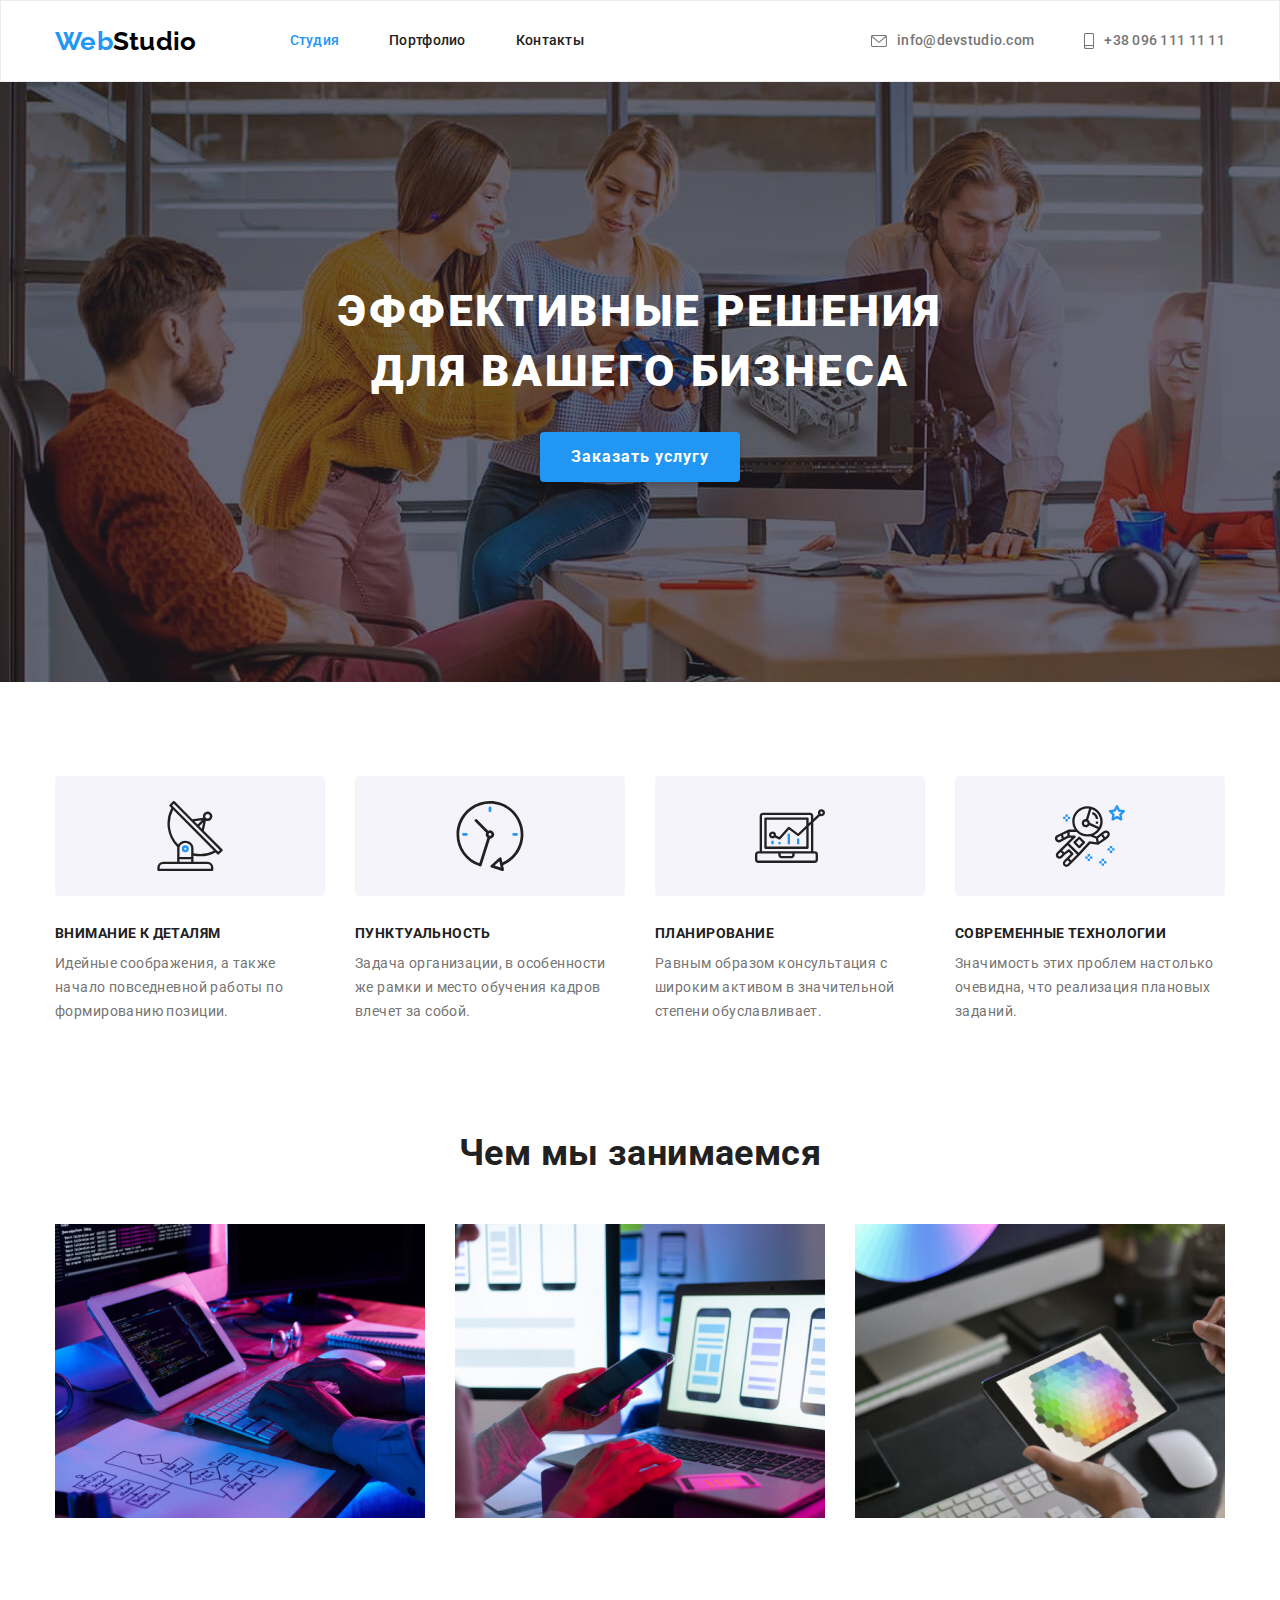
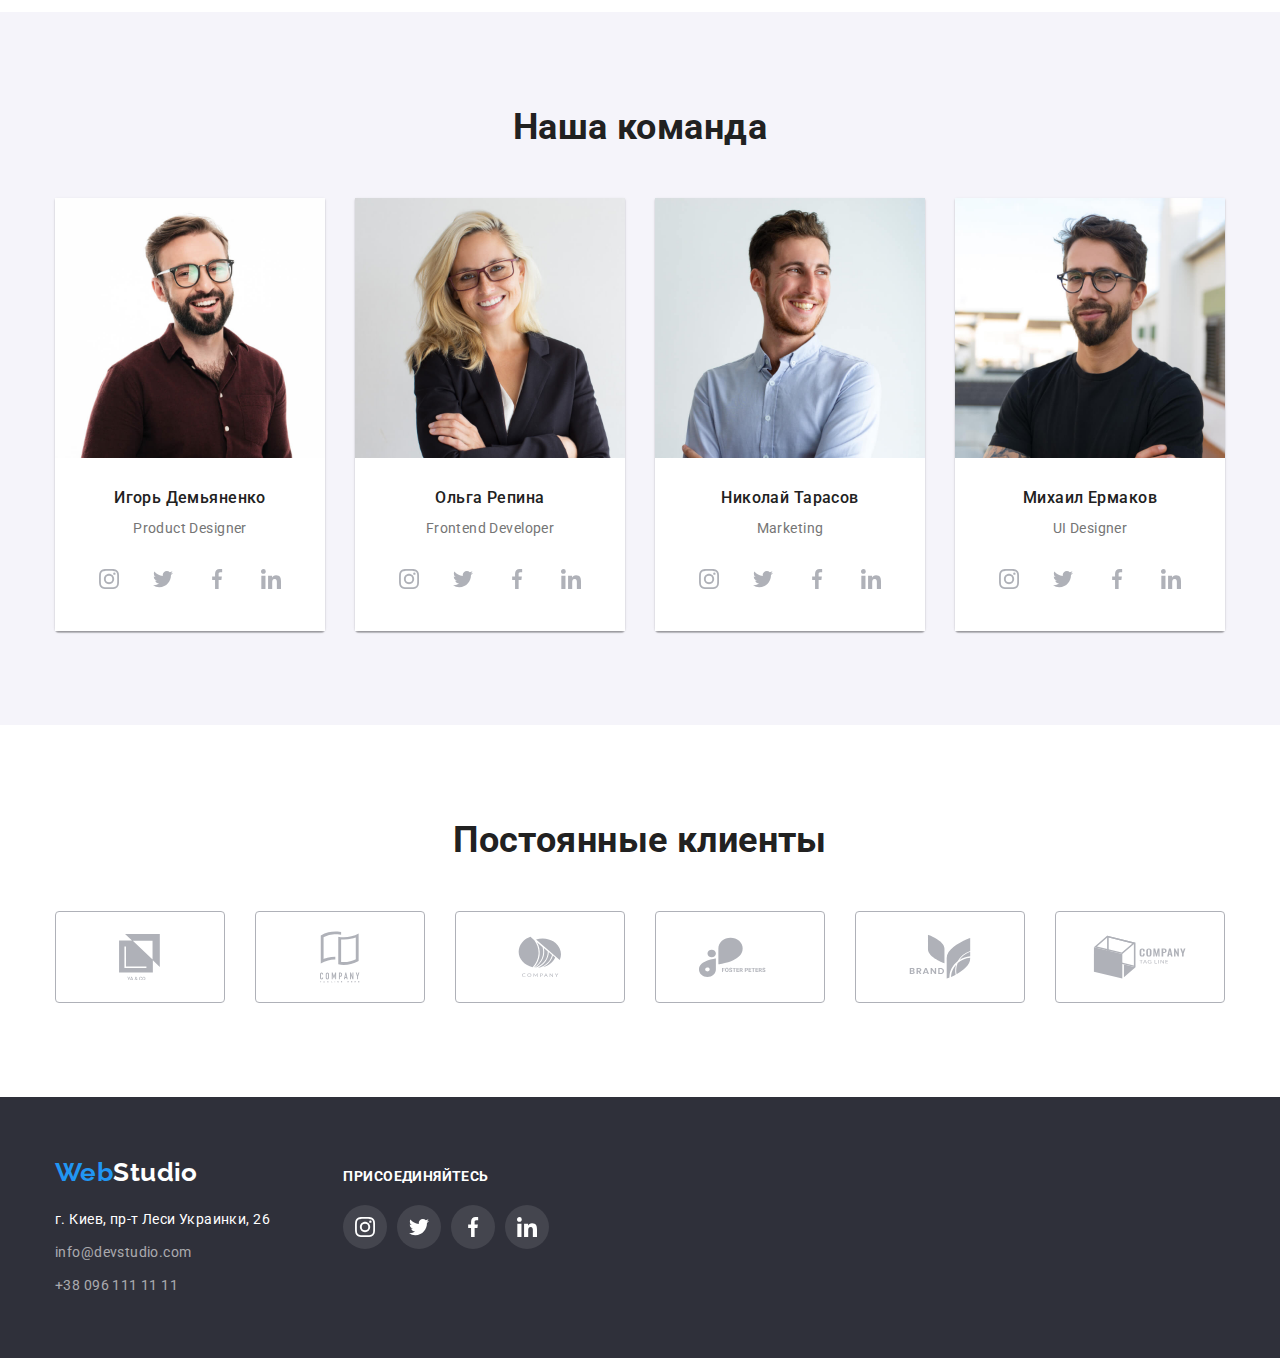
==== index.html @ ee07cc33 "Залил проект" ====
<!DOCTYPE html>
<html lang="ru">
  <head>
    <meta charset="UTF-8" />
    <meta http-equiv="X-UA-Compatible" content="IE=edge" />
    <meta name="viewport" content="width=device-width, initial-scale=1.0" />
    <title>Студия</title>
    <link rel="stylesheet" href="https://cdnjs.cloudflare.com/ajax/libs/modern-normalize/1.0.0/modern-normalize.css" />
    <link rel="preconnect" href="https://fonts.gstatic.com" />
    <link href="https://fonts.googleapis.com/css2?family=Raleway:wght@700&family=Roboto:wght@400;500;700;900&display=swap" rel="stylesheet" />
    <link rel="stylesheet" href="./css/styles.css" />
  </head>

  <body>
    <!-- Шапка -->
    <header class="header">
      <div class="container">
        <nav class="nav">
          <a class="link logo header-logo" href="./index.html"><span>Web</span>Studio</a>
          <ul class="menu list">
            <li class="menu-item"><a class="link menu-link active-page" href="./index.html">Студия</a></li>
            <li class="menu-item"><a class="link menu-link" href="./portfolio.html">Портфолио</a></li>
            <li class="menu-item"><a class="link menu-link" href="">Контакты</a></li>
          </ul>
        </nav>
        <ul class="contacts list">
          <li class="contacts-item">
            <a class="link contacts-link" href="mailto:info@devstudio.com">
              <svg class="contacts-icon" width="16" height="12">
                <use href="./images/icons.svg#icon-envelope"></use>
              </svg>
              info@devstudio.com
            </a>
          </li>
          <li class="contacts-item">
            <a class="link contacts-link" href="tel:+380961111111">
              <svg class="contacts-icon" width="10" height="16">
                <use href="./images/icons.svg#icon-smartphone"></use>
              </svg>
              +38 096 111 11 11
            </a>
          </li>
        </ul>
      </div>
    </header>
    <main>
      <!-- Основная секция -->
      <section class="main-section">
        <h1 class="title main-title">Эффективные решения для вашего бизнеса</h1>
        <button class="main-btn" type="button">Заказать услугу</button>
      </section>

      <!-- Секция особенности -->
      <section class="section">
        <div class="container">
          <h2 class="visualy-hiden">Особенности</h2>
          <ul class="features-list list">
            <li class="features-list-item">
              <div class="features-list-icon-wrap">
                <svg class="features-list-icon" width="70" height="70">
                  <use href="./images/icons.svg#icon-antenna"></use>
                </svg>
              </div>
              <h3 class="features-list-title">Внимание к деталям</h3>
              <p>Идейные соображения, а также начало повседневной работы по формированию позиции.</p>
            </li>
            <li class="features-list-item">
              <div class="features-list-icon-wrap">
                <svg class="features-list-icon" width="70" height="70">
                  <use href="./images/icons.svg#icon-clock"></use>
                </svg>
              </div>
              <h3 class="features-list-title">Пунктуальность</h3>
              <p>Задача организации, в особенности же рамки и место обучения кадров влечет за собой.</p>
            </li>
            <li class="features-list-item">
              <div class="features-list-icon-wrap">
                <svg class="features-list-icon" width="70" height="70">
                  <use href="./images/icons.svg#icon-diagram"></use>
                </svg>
              </div>
              <h3 class="features-list-title">Планирование</h3>
              <p>Равным образом консультация с широким активом в значительной степени обуславливает.</p>
            </li>
            <li class="features-list-item">
              <div class="features-list-icon-wrap">
                <svg class="features-list-icon" width="70" height="70">
                  <use href="./images/icons.svg#icon-astronaut"></use>
                </svg>
              </div>
              <h3 class="features-list-title">Современные технологии</h3>
              <p>Значимость этих проблем настолько очевидна, что реализация плановых заданий.</p>
            </li>
          </ul>
        </div>
      </section>

      <!-- Секция услуг -->
      <section class="section services">
        <div class="container">
          <h2 class="title services-title">Чем мы занимаемся</h2>
          <ul class="services-list list">
            <li class="services-list-item">
              <img src="./images/boxes/box11.jpg" width="370" height="294" alt="Мужчина пишет код за компьютером" />
            </li>
            <li class="services-list-item">
              <img src="./images/boxes/box22.jpg" width="370" height="294" alt="Женщина тестирует мобильное приложение" />
            </li>
            <li class="services-list-item">
              <img src="./images/boxes/box33.jpg" width="370" height="294" alt="Женщина создает дизайн с помощью планшета" />
            </li>
          </ul>
        </div>
      </section>

      <!-- секция команды -->
      <section class="team section">
        <div class="container">
          <h2 class="title team-title">Наша команда</h2>
          <ul class="team-list list">
            <li class="team-list-item">
              <img src="./images/team/img11.jpg" width="270" alt="Игорь Демьяненко" />
              <div class="team-list-item-content">
                <h3 class="title team-content-title">Игорь Демьяненко</h3>
                <p class="team-text" lang="en">Product Designer</p>
                <ul class="list team-icons-wrap">
                  <li>
                    <a class="team-icon-link" href="">
                      <div class="icon-circle team-icon-circle">
                        <svg class="team-icon" width="20" height="20">
                          <use href="./images/icons.svg#icon-instagram"></use>
                        </svg>
                      </div>
                    </a>
                  </li>
                  <li>
                    <a class="team-icon-link" href="">
                      <div class="icon-circle team-icon-circle">
                        <svg class="team-icon" width="20" height="20">
                          <use href="./images/icons.svg#icon-twitter"></use>
                        </svg>
                      </div>
                    </a>
                  </li>
                  <li>
                    <a class="team-icon-link" href="">
                      <div class="icon-circle team-icon-circle">
                        <svg class="team-icon" width="20" height="20">
                          <use href="./images/icons.svg#icon-facebook"></use>
                        </svg>
                      </div>
                    </a>
                  </li>
                  <li>
                    <a class="team-icon-link" href="">
                      <div class="icon-circle team-icon-circle">
                        <svg class="team-icon" width="20" height="20">
                          <use href="./images/icons.svg#icon-linkedin"></use>
                        </svg>
                      </div>
                    </a>
                  </li>
                </ul>
              </div>
            </li>
            <li class="team-list-item">
              <img src="./images/team/img12.jpg" width="270" alt="Ольга Репина" />
              <div class="team-list-item-content">
                <h3 class="title team-content-title">Ольга Репина</h3>
                <p class="team-text" lang="en">Frontend Developer</p>
                <ul class="list team-icons-wrap">
                  <li>
                    <a class="team-icon-link" href="">
                      <div class="icon-circle team-icon-circle">
                        <svg class="team-icon" width="20" height="20">
                          <use href="./images/icons.svg#icon-instagram"></use>
                        </svg>
                      </div>
                    </a>
                  </li>
                  <li>
                    <a class="team-icon-link" href="">
                      <div class="icon-circle team-icon-circle">
                        <svg class="team-icon" width="20" height="20">
                          <use href="./images/icons.svg#icon-twitter"></use>
                        </svg>
                      </div>
                    </a>
                  </li>
                  <li>
                    <a class="team-icon-link" href="">
                      <div class="icon-circle team-icon-circle">
                        <svg class="team-icon" width="20" height="20">
                          <use href="./images/icons.svg#icon-facebook"></use>
                        </svg>
                      </div>
                    </a>
                  </li>
                  <li>
                    <a class="team-icon-link" href="">
                      <div class="icon-circle team-icon-circle">
                        <svg class="team-icon" width="20" height="20">
                          <use href="./images/icons.svg#icon-linkedin"></use>
                        </svg>
                      </div>
                    </a>
                  </li>
                </ul>
              </div>
            </li>
            <li class="team-list-item">
              <img src="./images/team/img13.jpg" width="270" alt="Николай Тарасов" />
              <div class="team-list-item-content">
                <h3 class="title team-content-title">Николай Тарасов</h3>
                <p class="team-text" lang="en">Marketing</p>
                <ul class="list team-icons-wrap">
                  <li>
                    <a class="team-icon-link" href="">
                      <div class="icon-circle team-icon-circle">
                        <svg class="team-icon" width="20" height="20">
                          <use href="./images/icons.svg#icon-instagram"></use>
                        </svg>
                      </div>
                    </a>
                  </li>
                  <li>
                    <a class="team-icon-link" href="">
                      <div class="icon-circle team-icon-circle">
                        <svg class="team-icon" width="20" height="20">
                          <use href="./images/icons.svg#icon-twitter"></use>
                        </svg>
                      </div>
                    </a>
                  </li>
                  <li>
                    <a class="team-icon-link" href="">
                      <div class="icon-circle team-icon-circle">
                        <svg class="team-icon" width="20" height="20">
                          <use href="./images/icons.svg#icon-facebook"></use>
                        </svg>
                      </div>
                    </a>
                  </li>
                  <li>
                    <a class="team-icon-link" href="">
                      <div class="icon-circle team-icon-circle">
                        <svg class="team-icon" width="20" height="20">
                          <use href="./images/icons.svg#icon-linkedin"></use>
                        </svg>
                      </div>
                    </a>
                  </li>
                </ul>
              </div>
            </li>
            <li class="team-list-item">
              <img src="./images/team/img14.jpg" width="270" alt="Михаил Ермаков" />
              <div class="team-list-item-content">
                <h3 class="title team-content-title">Михаил Ермаков</h3>
                <p class="team-text" lang="en">UI Designer</p>
                <ul class="list team-icons-wrap">
                  <li>
                    <a class="team-icon-link" href="">
                      <div class="icon-circle team-icon-circle">
                        <svg class="team-icon" width="20" height="20">
                          <use href="./images/icons.svg#icon-instagram"></use>
                        </svg>
                      </div>
                    </a>
                  </li>
                  <li>
                    <a class="team-icon-link" href="">
                      <div class="icon-circle team-icon-circle">
                        <svg class="team-icon" width="20" height="20">
                          <use href="./images/icons.svg#icon-twitter"></use>
                        </svg>
                      </div>
                    </a>
                  </li>
                  <li>
                    <a class="team-icon-link" href="">
                      <div class="icon-circle team-icon-circle">
                        <svg class="team-icon" width="20" height="20">
                          <use href="./images/icons.svg#icon-facebook"></use>
                        </svg>
                      </div>
                    </a>
                  </li>
                  <li>
                    <a class="team-icon-link" href="">
                      <div class="icon-circle team-icon-circle">
                        <svg class="team-icon" width="20" height="20">
                          <use href="./images/icons.svg#icon-linkedin"></use>
                        </svg>
                      </div>
                    </a>
                  </li>
                </ul>
              </div>
            </li>
          </ul>
        </div>
      </section>
    </main>

    <!-- Клиенты -->
    <section class="section">
      <div class="container">
        <h2 class="title clients-title">Постоянные клиенты</h2>
        <ul class="list clients-logos">
          <li class="client-logos-item">
            <a href="" class="link client-logos-link">
              <svg class="client-logo" width="41" height="46.7">
                <use href="./images/icons.svg#icon-logo1"></use>
              </svg>
            </a>
          </li>
          <li class="client-logos-item">
            <a href="" class="link client-logos-link">
              <svg class="client-logo" width="40" height="52">
                <use href="./images/icons.svg#icon-logo2"></use>
              </svg>
            </a>
          </li>
          <li class="client-logos-item">
            <a href="" class="link client-logos-link">
              <svg class="client-logo" width="43.46" height="41.18">
                <use href="./images/icons.svg#icon-logo3"></use>
              </svg>
            </a>
          </li>
          <li class="client-logos-item">
            <a href="" class="link client-logos-link">
              <svg class="client-logo" width="84.44" height="40.62">
                <use href="./images/icons.svg#icon-logo4"></use>
              </svg>
            </a>
          </li>
          <li class="client-logos-item">
            <a href="" class="link client-logos-link">
              <svg class="client-logo" width="62.54" height="45.43">
                <use href="./images/icons.svg#icon-logo5"></use>
              </svg>
            </a>
          </li>
          <li class="client-logos-item">
            <a href="" class="link client-logos-link">
              <svg class="client-logo" width="93.79" height="43.93">
                <use href="./images/icons.svg#icon-logo6"></use>
              </svg>
            </a>
          </li>
        </ul>
      </div>
    </section>

    <!-- Футер -->
    <footer class="footer">
      <!-- контакты -->
      <div class="container">
        <h2 class="visualy-hiden">Контакты</h2>
        <address class="adress">
          <a class="link logo" href="./index.html"><span>Web</span>Studio</a>
          <p class="footer-adress">г. Киев, пр-т Леси Украинки, 26</p>
          <ul class="list">
            <li class="footer-mail"><a class="link footer-contacts" href="mailto:info@devstudio.com">info@devstudio.com</a></li>
            <li><a class="link footer-contacts" href="tel:+380961111111">+38 096 111 11 11</a></li>
          </ul>
        </address>
        <!-- Присоединяйтесь -->
        <div class="footer-join">
          <h3 class="join-title">присоединяйтесь</h3>
          <ul class="list join-icons-wrap">
            <li class="join-icons-wrap-item">
              <a class="join-icon-link" href="">
                <div class="icon-circle join-icon-circle">
                  <svg class="join-icon" width="20" height="20">
                    <use href="./images/icons.svg#icon-instagram"></use>
                  </svg>
                </div>
              </a>
            </li>
            <li class="join-icons-wrap-item">
              <a class="join-icon-link" href="">
                <div class="icon-circle join-icon-circle">
                  <svg class="join-icon" width="20" height="20">
                    <use href="./images/icons.svg#icon-twitter"></use>
                  </svg>
                </div>
              </a>
            </li>
            <li class="join-icons-wrap-item">
              <a class="join-icon-link" href="">
                <div class="icon-circle join-icon-circle">
                  <svg class="join-icon" width="20" height="20">
                    <use href="./images/icons.svg#icon-facebook"></use>
                  </svg>
                </div>
              </a>
            </li>
            <li class="join-icons-wrap-item">
              <a class="join-icon-link" href="">
                <div class="icon-circle join-icon-circle">
                  <svg class="join-icon" width="20" height="20">
                    <use href="./images/icons.svg#icon-linkedin"></use>
                  </svg>
                </div>
              </a>
            </li>
          </ul>
        </div>
      </div>
    </footer>
  </body>
</html>
---- css/styles.css ----
:root {
  --primary-bg-color: #ffffff;
  --secondary-bg-color: #2f303a;
  --main-section-bg-color: #c4c4c4;
  --main-section-bg-overlay: rgba(47, 48, 58, 0.4);
  --team-bg-color: #f5f4fa;
  --primary-text-color: #757575;
  --primary-title-color: #212121;
  --secondary-color: #2196f3;
  --first-logo-color: #000000;
  --btn-active-color: #188ce8;
  --footer-contacts-color: rgba(255, 255, 255, 0.6);
  --team-icon-color: #afb1b8;
  --join-icon-circle-color: rgba(255, 255, 255, 0.1);
  --btn-box-shadow: 0px 3px 1px rgba(0, 0, 0, 0.1), 0px 1px 2px rgba(0, 0, 0, 0.08), 0px 2px 2px rgba(0, 0, 0, 0.12);
  --main-btn-box-shadow: 0px 4px 4px rgba(0, 0, 0, 0.15);
  --portfolio-list-item-hover: 0px 1px 1px rgba(0, 0, 0, 0.12), 0px 4px 4px rgba(0, 0, 0, 0.06), 1px 4px 6px rgba(0, 0, 0, 0.16);

  --primary-letter-spacing: 0.03em;
  --secondary-letter-spacing: 0.02em;

  --portfolio-list-gap: 30px;
  --portfolio-list-items: 3;
}

/* -----ОБЩИЕ ПРАВИЛА И КЛАССЫ----- */

html {
  box-sizing: border-box;
}

*,
*::after,
*::before {
  box-sizing: inherit;
}

body {
  color: var(--primary-text-color);
  background-color: var(--primary-bg-color);

  font-family: 'Roboto', sans-serif;
  font-size: 14px;
  line-height: 1.71;
  letter-spacing: var(--primary-letter-spacing);
}

h1,
h2,
h3,
h4,
h5,
h6,
p {
  margin-top: 0;
}

img {
  display: block;
  max-width: 100%;
  height: auto;
}
.visualy-hiden {
  position: absolute !important;
  clip: rect(1px 1px 1px 1px);
  clip: rect(1px, 1px, 1px, 1px);
  padding: 0 !important;
  border: 0 !important;
  height: 1px !important;
  width: 1px !important;
  overflow: hidden;
}

.header .active-page {
  color: var(--secondary-color);
}

.link {
  text-decoration: none;
  color: inherit;
}
.list {
  list-style: none;
  padding-left: 0;
  margin: 0;
}
.title {
  text-align: center;
  color: var(--primary-title-color);
  font-size: 36px;
  line-height: 1.17;
}
.btn {
  padding: 6px 22px;

  font-weight: 500;
  font-size: 16px;
  line-height: 1.62;

  text-align: center;
  letter-spacing: 0.03em;

  background: var(--team-bg-color);
  border-radius: 4px;
  border: 0;
  color: var(--primary-title-color);

  cursor: pointer;
}

.btn:hover,
.btn:focus {
  color: var(--primary-bg-color);
  background: var(--secondary-color);
  box-shadow: var(--btn-box-shadow);
}
.btn-active {
  color: var(--primary-bg-color);
  background: var(--secondary-color);
  box-shadow: var(--btn-box-shadow);
}
.container {
  width: 1200px;
  padding-left: 15px;
  padding-right: 15px;

  margin-left: auto;
  margin-right: auto;
}
.section {
  /* margin-top: 94px; */
  padding-top: 94px;
  padding-bottom: 94px;
}
/* ------------------- */

/* Шапка */

.header {
  border: 1px solid #ececec;
}

.header .container,
.contacts,
.nav {
  display: flex;
}
.contacts-link,
.menu-link {
  padding-top: 32px;
  padding-bottom: 32px;
}
.header-logo {
  padding-top: 24px;
  padding-bottom: 24px;
}
.header .container {
  justify-content: space-between;
  align-items: center;
}
.menu {
  display: inline-flex;
  align-items: center;
  margin-left: 93px;
}
.header {
  font-weight: 500;
  font-size: 14px;
  line-height: 1.14;
  letter-spacing: var(--secondary-letter-spacing);
}
.logo {
  font-family: 'Raleway', sans-serif;
  color: var(--first-logo-color);
  font-weight: 700;
  font-size: 26px;
  line-height: 1.19;
}
.logo span {
  color: var(--secondary-color);
}
.menu-item:not(:last-child) {
  margin-right: 50px;
}
.menu-link {
  color: var(--primary-title-color);
}

.menu-link:hover,
.menu-link:focus,
.menu-link:active {
  color: var(--secondary-color);
}
.contacts-item:not(:last-child) {
  margin-right: 50px;
}
.contacts {
  color: var(--primary-text-color);
}
.contacts-link:hover,
.contacts-link:focus,
.contacts-link:active {
  color: var(--secondary-color);
}
.contacts-link {
  display: flex;
  align-items: center;
}
.contacts-icon {
  margin-right: 10px;

  fill: var(--primary-text-color);
}
.contacts-link:hover .contacts-icon,
.contacts-link:focus .contacts-icon {
  fill: var(--secondary-color);
}

/* Основная секция */

.main-section {
  max-width: 1600px;
  min-height: 600px;
  margin-left: auto;
  margin-right: auto;
  padding: 200px 0;
  background-color: var(--main-section-bg-color);
  background-image: linear-gradient(var(--main-section-bg-overlay), var(--main-section-bg-overlay)), url('../images/main-bg.jpg');
  background-size: cover;
}
.main-title {
  margin-left: auto;
  margin-right: auto;
  width: 696px;
  font-weight: 900;
  font-size: 44px;
  line-height: 1.36;

  color: var(--primary-bg-color);

  letter-spacing: 0.06em;
  text-transform: uppercase;
}
.main-btn {
  margin-left: auto;
  margin-right: auto;
  margin-top: 30px;
  width: 200px;
  height: 50px;

  font-weight: 700;
  font-size: 16px;
  line-height: 1.87;

  display: flex;
  align-items: center;
  text-align: center;
  justify-content: center;
  letter-spacing: 0.06em;

  color: var(--primary-bg-color);
  background-color: var(--secondary-color);
  box-shadow: var(--main-btn-box-shadow);
  border-radius: 4px;
  border: 0;

  cursor: pointer;
}
.main-btn:hover,
.main-btn:focus {
  background-color: var(--btn-active-color);
}

/* Секция особенности */

.features-list {
  display: flex;
}
.features-list-item {
  flex-basis: calc((100% - 30px * 3) / 4);
}
.features-list-item:not(:last-child) {
  margin-right: 30px;
}

.features-list-title {
  margin-bottom: 10px;

  font-size: 14px;
  line-height: 1.14;
  text-transform: uppercase;

  color: var(--primary-title-color);
}
.features-list-icon-wrap {
  display: flex;
  justify-content: center;
  align-items: center;
  height: 120px;
  margin-bottom: 30px;
  background-color: var(--team-bg-color);
  border-radius: 4px;
}

/* Секция услуг */
.services {
  padding-top: 0;
}
.services-title {
  margin-bottom: 50px;
}
.services-list {
  display: flex;
}
.services-list-item:not(:last-child) {
  margin-right: 30px;
}

/* Секция команды */

.team {
  background-color: var(--team-bg-color);
}
.team-title {
  margin-bottom: 50px;
}
.team-list {
  display: flex;
}
.team-list-item {
  box-shadow: 0px 1px 3px rgba(0, 0, 0, 0.12), 0px 1px 1px rgba(0, 0, 0, 0.14), 0px 2px 1px rgba(0, 0, 0, 0.2);
  border-radius: 0px 0px 4px 4px;
}
.team-list-item:not(:last-child) {
  margin-right: 30px;
}
.team-list-item-content {
  padding-top: 30px;
  padding-bottom: 30px;
  padding-right: 32px;
  padding-left: 32px;
  text-align: center;

  background-color: var(--primary-bg-color);
}
.team-content-title {
  margin-bottom: 10px;

  font-weight: 500;
  font-size: 16px;
  line-height: 1.19;
}
.team-text {
  margin-bottom: 0;
}
.team-icons-wrap {
  display: flex;
  justify-content: space-between;
  margin-top: 16px;
}
.icon-circle {
  display: flex;
  justify-content: center;
  align-items: center;
  width: 44px;
  height: 44px;
  border-radius: 50%;
}
.team-icon-circle {
  background-color: var(--primary-bg-color);
}
.team-icon-link:hover .team-icon-circle,
.team-icon-link:focus .team-icon-circle {
  background-color: var(--secondary-color);
}

.team-icon {
  fill: var(--team-icon-color);
}
.team-icon-link:hover .team-icon,
.team-icon-link:focus .team-icon {
  fill: var(--primary-bg-color);
}

/* Клиенты */
.clients-title {
  margin-bottom: 50px;
}
.clients-logos {
  display: flex;
  justify-content: space-between;
}
.client-logos-item {
  width: calc((100% - 30px * 5) / 6);
  height: 92px;
}
.client-logos-link {
  display: flex;
  justify-content: center;
  align-items: center;
  width: 100%;
  height: 100%;
  border: 1px solid var(--team-icon-color);
  border-radius: 4px;
}
.client-logos-link:hover,
.client-logos-link:focus {
  border: 1px solid var(--secondary-color);
}
.client-logo {
  fill: var(--team-icon-color);
}
.client-logos-link:hover .client-logo,
.client-logos-link:focus .client-logo {
  fill: var(--secondary-color);
}

/* Футер */

.footer {
  padding-top: 60px;
  padding-bottom: 60px;

  background-color: var(--secondary-bg-color);
}
.footer.container {
  display: inline-flex;
}
/* Контакты */
.footer .logo {
  margin-bottom: 20px;

  color: var(--primary-bg-color);
}
.adress {
  display: inline-flex;
  flex-flow: column;
  font-style: normal;
}
.footer-adress {
  margin-bottom: 9px;
  color: var(--primary-bg-color);
}
.footer-contacts {
  color: var(--footer-contacts-color);
}
.footer-mail {
  margin-bottom: 9px;
}
.footer-contacts:hover,
.footer-contacts:focus,
.footer-contacts:active {
  color: var(--secondary-color);
}
/* Присоединяйтесь */
.footer-join {
  display: inline-flex;
  flex-flow: column;
  justify-content: start;
  margin-left: 70px;
}
.join-title {
  margin-bottom: 20px;
  font-size: 14px;
  line-height: 1.14;
  letter-spacing: 0.03em;
  text-transform: uppercase;

  color: #ffffff;
}
.join-icons-wrap {
  display: flex;
}
.join-icon-circle {
  background-color: var(--join-icon-circle-color);
}
.join-icon {
  fill: var(--primary-bg-color);
}
.join-icons-wrap-item:not(:last-child) {
  margin-right: 10px;
}
.join-icon-link:hover .join-icon-circle,
.join-icon-link:focus .join-icon-circle {
  background-color: var(--secondary-color);
}
/*----- ПОРТФОЛИО -----*/

/* Кнопки */
.btn-list {
  display: flex;
  justify-content: center;
  margin-bottom: 50px;
}
.btn-list-item:not(:last-child) {
  margin-right: 8px;
}
/* Сетка */
.portfolio-list {
  display: flex;
  flex-wrap: wrap;
  margin-right: calc(-1 * var(--portfolio-list-gap));
  margin-top: calc(-1 * var(--portfolio-list-gap));
}
.portfolio-list-item {
  flex-basis: calc((100% - var(--portfolio-list-gap) * var(--portfolio-list-items)) / var(--portfolio-list-items));
  margin-right: var(--portfolio-list-gap);
  margin-top: var(--portfolio-list-gap);
}
.portfolio-list-title {
  margin-bottom: 4px;

  font-size: 18px;
  line-height: 2;

  letter-spacing: 0.06em;

  color: var(--primary-title-color);
}
.portfolio-list-text {
  margin-bottom: 0;

  font-size: 16px;
  line-height: 1.87;

  color: var(--primary-text-color);
}
.portfolio-list-item-content {
  padding-top: 20px;
  padding-left: 24px;
  padding-right: 24px;
  padding-bottom: 20px;
  border: 1px solid #eeeeee;

  background-color: var(--primary-bg-color);
}
.portfolio-list-link {
  display: block;
}
.portfolio-list-link:hover,
.portfolio-list-link:focus {
  box-shadow: var(--portfolio-list-item-hover);
}
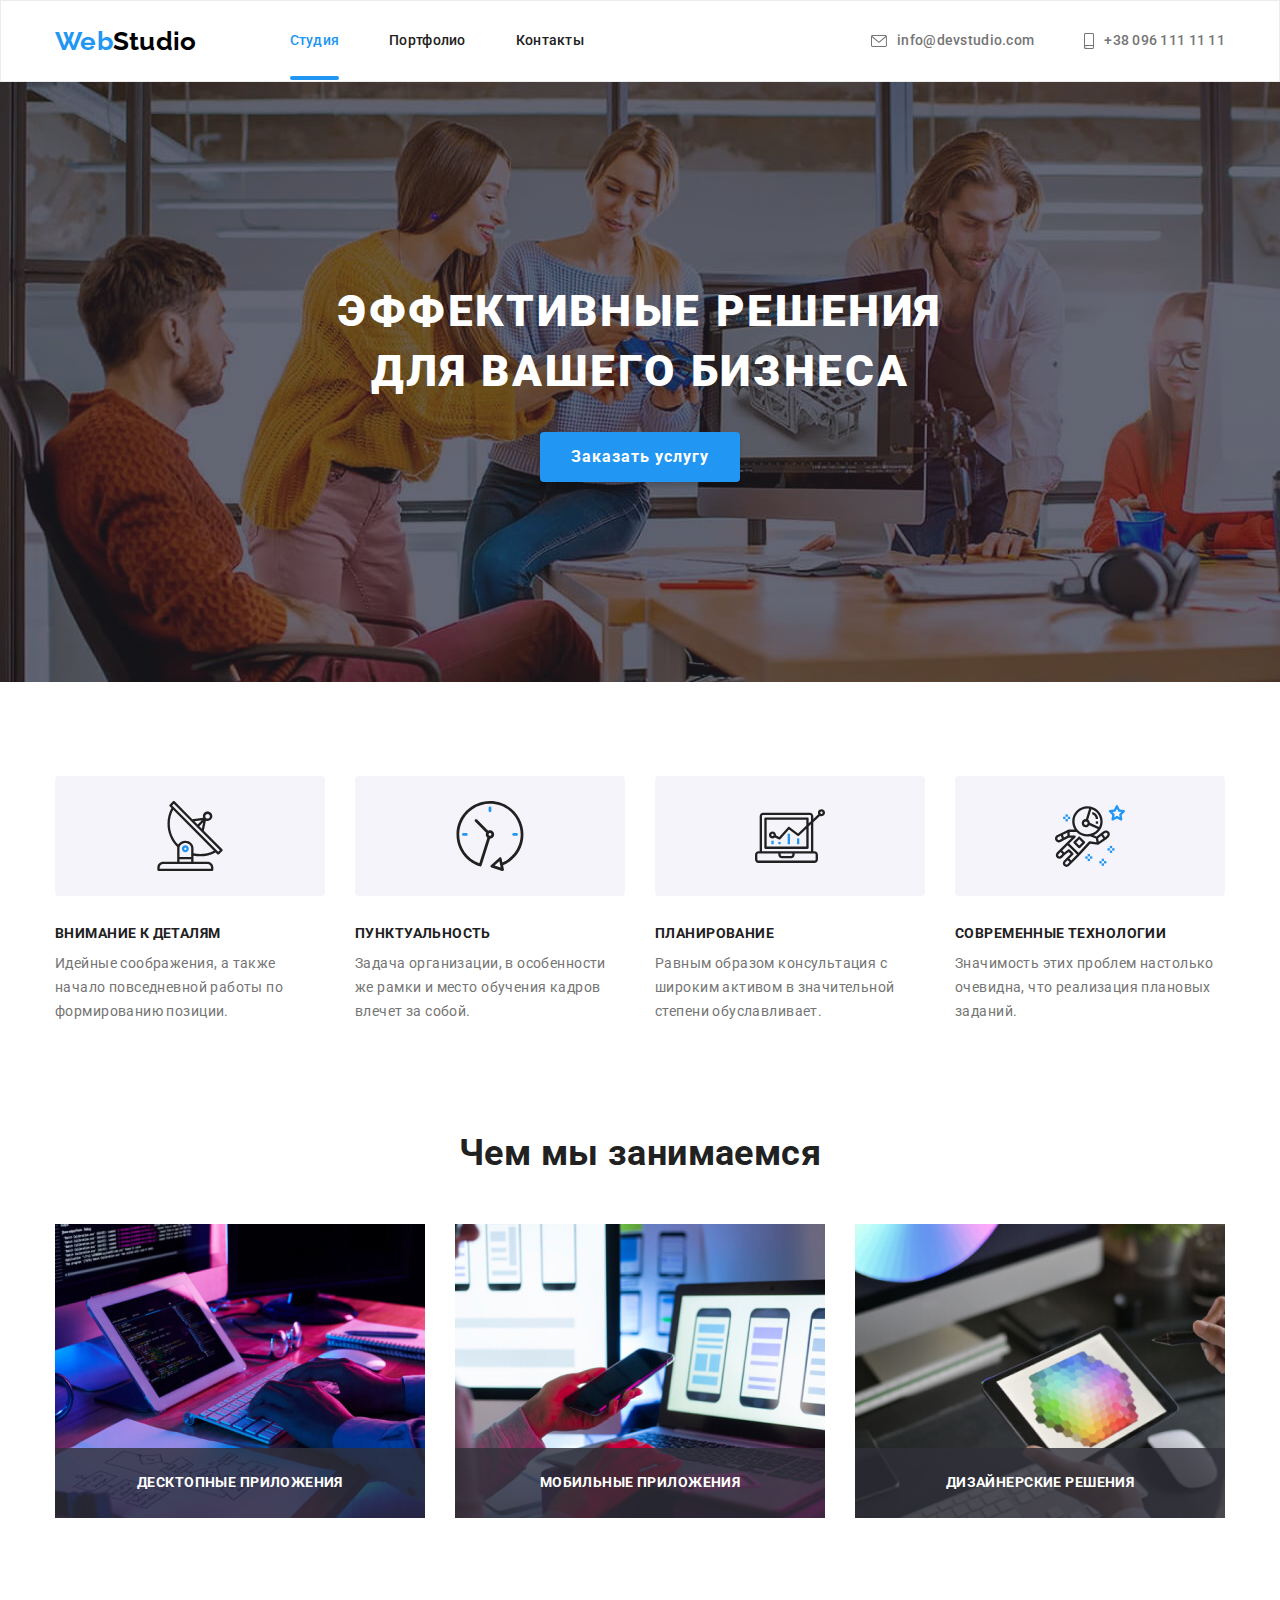
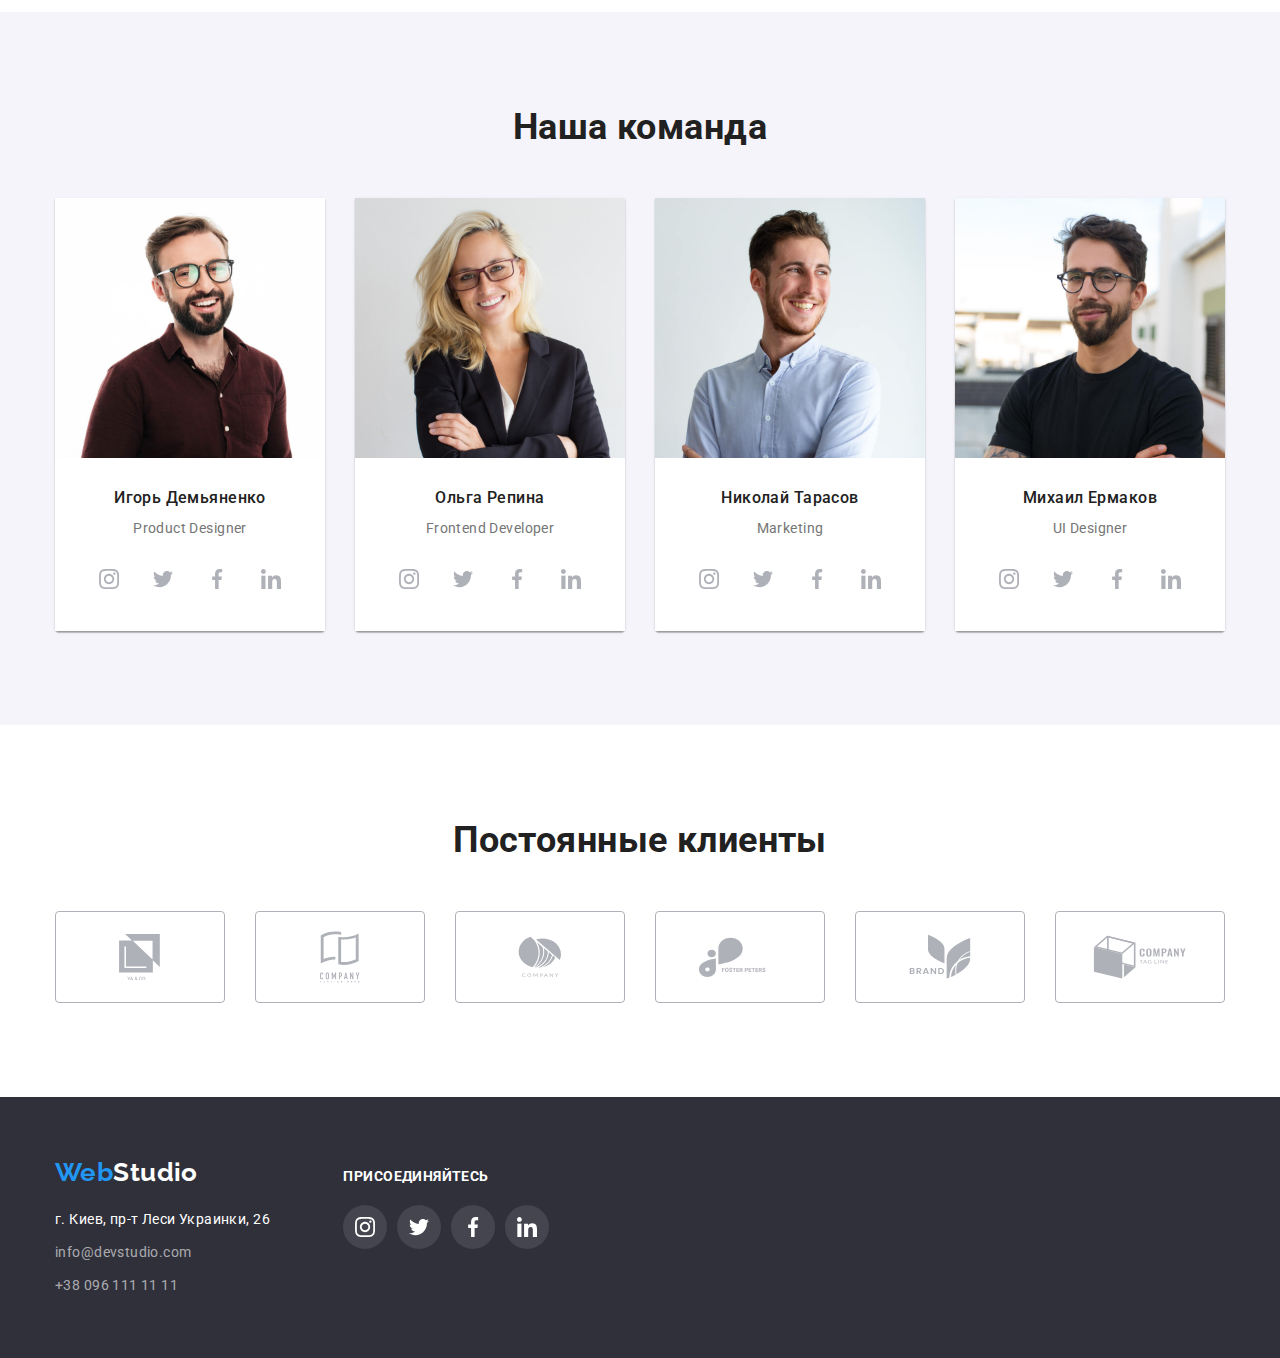
==== commit 33762610: "Добавляет переходы анимации, модальное окно, оверлей и прочее по дз 5" ====
--- a/index.html
+++ b/index.html
@@ -47,7 +47,7 @@
       <!-- Основная секция -->
       <section class="main-section">
         <h1 class="title main-title">Эффективные решения для вашего бизнеса</h1>
-        <button class="main-btn" type="button">Заказать услугу</button>
+        <button class="main-btn" type="button" data-modal-open>Заказать услугу</button>
       </section>
 
       <!-- Секция особенности -->
@@ -101,13 +101,16 @@
           <h2 class="title services-title">Чем мы занимаемся</h2>
           <ul class="services-list list">
             <li class="services-list-item">
-              <img src="./images/boxes/box11.jpg" width="370" height="294" alt="Мужчина пишет код за компьютером" />
+              <img class="services-list-img" src="./images/boxes/box11.jpg" width="370" height="294" alt="Мужчина пишет код за компьютером" />
+              <h3 class="services-list-content">Десктопные приложения</h3>
             </li>
             <li class="services-list-item">
               <img src="./images/boxes/box22.jpg" width="370" height="294" alt="Женщина тестирует мобильное приложение" />
+              <h3 class="services-list-content">Мобильные приложения</h3>
             </li>
             <li class="services-list-item">
               <img src="./images/boxes/box33.jpg" width="370" height="294" alt="Женщина создает дизайн с помощью планшета" />
+              <h3 class="services-list-content">Дизайнерские решения</h3>
             </li>
           </ul>
         </div>
@@ -411,5 +414,17 @@
         </div>
       </div>
     </footer>
+
+    <!-- Модальное окно -->
+    <div class="backdrop is-hidden" data-modal>
+      <div class="modal">
+        <button class="modal-btn" data-modal-close>
+          <svg class="close-icon" width="18" height="18">
+            <use href="./images/icons.svg#icon-close"></use>
+          </svg>
+        </button>
+      </div>
+    </div>
+    <script src="./js/modal.js"></script>
   </body>
 </html>
--- a/css/styles.css
+++ b/css/styles.css
@@ -3,7 +3,10 @@
   --secondary-bg-color: #2f303a;
   --main-section-bg-color: #c4c4c4;
   --main-section-bg-overlay: rgba(47, 48, 58, 0.4);
+  --services-list-content-bg: rgba(47, 48, 58, 0.8);
   --team-bg-color: #f5f4fa;
+  --modal-backdrop-bg: rgba(0, 0, 0, 0.2);
+  --portfolio-overlay-bg: rgba(33, 150, 243, 0.9);
   --primary-text-color: #757575;
   --primary-title-color: #212121;
   --secondary-color: #2196f3;
@@ -14,13 +17,18 @@
   --join-icon-circle-color: rgba(255, 255, 255, 0.1);
   --btn-box-shadow: 0px 3px 1px rgba(0, 0, 0, 0.1), 0px 1px 2px rgba(0, 0, 0, 0.08), 0px 2px 2px rgba(0, 0, 0, 0.12);
   --main-btn-box-shadow: 0px 4px 4px rgba(0, 0, 0, 0.15);
+  --modal-box-shadow: 0px 1px 3px rgba(0, 0, 0, 0.12), 0px 1px 1px rgba(0, 0, 0, 0.14), 0px 2px 1px rgba(0, 0, 0, 0.2);
   --portfolio-list-item-hover: 0px 1px 1px rgba(0, 0, 0, 0.12), 0px 4px 4px rgba(0, 0, 0, 0.06), 1px 4px 6px rgba(0, 0, 0, 0.16);
+
+  --modal-btn-border: 1px solid rgba(0, 0, 0, 0.1);
 
   --primary-letter-spacing: 0.03em;
   --secondary-letter-spacing: 0.02em;
 
   --portfolio-list-gap: 30px;
   --portfolio-list-items: 3;
+
+  --animation: 250ms cubic-bezier(0.4, 0, 0.2, 1);
 }
 
 /* -----ОБЩИЕ ПРАВИЛА И КЛАССЫ----- */
@@ -70,6 +78,12 @@
   width: 1px !important;
   overflow: hidden;
 }
+.is-hidden {
+  visibility: hidden;
+  opacity: 0;
+  pointer-events: none;
+  transform: scale(0);
+}
 
 .header .active-page {
   color: var(--secondary-color);
@@ -106,6 +120,8 @@
   color: var(--primary-title-color);
 
   cursor: pointer;
+
+  transition: background-color var(--animation), color var(--animation), box-shadow var(--animation);
 }
 
 .btn:hover,
@@ -184,6 +200,21 @@
 }
 .menu-link {
   color: var(--primary-title-color);
+  transition: color var(--animation);
+}
+.menu-link.active-page {
+  position: relative;
+}
+.menu-link.active-page::after {
+  position: absolute;
+  content: '';
+  width: 100%;
+  height: 4px;
+  left: 0;
+  bottom: 0;
+
+  background: var(--secondary-color);
+  border-radius: 2px;
 }
 
 .menu-link:hover,
@@ -205,6 +236,7 @@
 .contacts-link {
   display: flex;
   align-items: center;
+  transition: color var(--animation);
 }
 .contacts-icon {
   margin-right: 10px;
@@ -265,6 +297,8 @@
   border: 0;
 
   cursor: pointer;
+
+  transition: background-color var(--animation);
 }
 .main-btn:hover,
 .main-btn:focus {
@@ -314,6 +348,30 @@
 }
 .services-list-item:not(:last-child) {
   margin-right: 30px;
+}
+.services-list-item {
+  position: relative;
+}
+.services-list-content {
+  position: absolute;
+  bottom: 0;
+  margin-bottom: 0;
+
+  display: flex;
+  justify-content: center;
+  align-items: center;
+
+  width: 100%;
+  min-height: 70px;
+  text-align: center;
+
+  font-size: 14px;
+  line-height: 1.14;
+  letter-spacing: 0.03em;
+  text-transform: uppercase;
+
+  color: var(--primary-bg-color);
+  background-color: var(--services-list-content-bg);
 }
 
 /* Секция команды */
@@ -368,6 +426,8 @@
 }
 .team-icon-circle {
   background-color: var(--primary-bg-color);
+
+  transition: background-color var(--animation);
 }
 .team-icon-link:hover .team-icon-circle,
 .team-icon-link:focus .team-icon-circle {
@@ -376,6 +436,8 @@
 
 .team-icon {
   fill: var(--team-icon-color);
+
+  transition: fill var(--animation);
 }
 .team-icon-link:hover .team-icon,
 .team-icon-link:focus .team-icon {
@@ -402,6 +464,8 @@
   height: 100%;
   border: 1px solid var(--team-icon-color);
   border-radius: 4px;
+
+  transition: border var(--animation);
 }
 .client-logos-link:hover,
 .client-logos-link:focus {
@@ -409,6 +473,8 @@
 }
 .client-logo {
   fill: var(--team-icon-color);
+
+  transition: fill var(--animation);
 }
 .client-logos-link:hover .client-logo,
 .client-logos-link:focus .client-logo {
@@ -443,6 +509,8 @@
 }
 .footer-contacts {
   color: var(--footer-contacts-color);
+
+  transition: color var(--animation);
 }
 .footer-mail {
   margin-bottom: 9px;
@@ -473,6 +541,8 @@
 }
 .join-icon-circle {
   background-color: var(--join-icon-circle-color);
+
+  transition: background-color var(--animation);
 }
 .join-icon {
   fill: var(--primary-bg-color);
@@ -484,6 +554,51 @@
 .join-icon-link:focus .join-icon-circle {
   background-color: var(--secondary-color);
 }
+
+/* Модальное окно */
+.backdrop {
+  display: flex;
+  position: fixed;
+  top: 0;
+  left: 0;
+  right: 0;
+  bottom: 0;
+
+  background-color: var(--modal-backdrop-bg);
+
+  transition: opacity 500ms linear, visibility 500ms linear, transform 500ms linear;
+}
+.modal {
+  position: relative;
+
+  width: 528px;
+  min-height: 581px;
+
+  margin: auto;
+
+  background: var(--primary-bg-color);
+  box-shadow: var(--modal-box-shadow);
+  border-radius: 4px;
+}
+.modal-btn {
+  display: flex;
+  justify-content: center;
+  align-items: center;
+
+  position: absolute;
+  top: 8px;
+  right: 8px;
+
+  width: 30px;
+  height: 30px;
+  border-radius: 50%;
+
+  background: var(--primary-bg-color);
+  border: var(--modal-btn-border);
+
+  cursor: pointer;
+}
+
 /*----- ПОРТФОЛИО -----*/
 
 /* Кнопки */
@@ -506,6 +621,36 @@
   flex-basis: calc((100% - var(--portfolio-list-gap) * var(--portfolio-list-items)) / var(--portfolio-list-items));
   margin-right: var(--portfolio-list-gap);
   margin-top: var(--portfolio-list-gap);
+}
+.portfolio-overlay-wrap {
+  position: relative;
+  overflow: hidden;
+}
+.portfolio-overlay-content {
+  display: flex;
+  align-items: center;
+  position: absolute;
+  left: 0;
+  top: 0;
+
+  margin-bottom: 0;
+  padding-left: 24px;
+  padding-right: 24px;
+
+  width: 100%;
+  height: 100%;
+
+  font-size: 18px;
+  line-height: 1.56;
+  letter-spacing: 0.03em;
+  color: var(--primary-bg-color);
+  background-color: var(--portfolio-overlay-bg);
+
+  transform: translateY(100%);
+  transition: transform var(--animation);
+}
+.portfolio-list-link:hover .portfolio-overlay-content {
+  transform: translateY(0);
 }
 .portfolio-list-title {
   margin-bottom: 4px;
@@ -536,6 +681,8 @@
 }
 .portfolio-list-link {
   display: block;
+
+  transition: box-shadow var(--animation);
 }
 .portfolio-list-link:hover,
 .portfolio-list-link:focus {
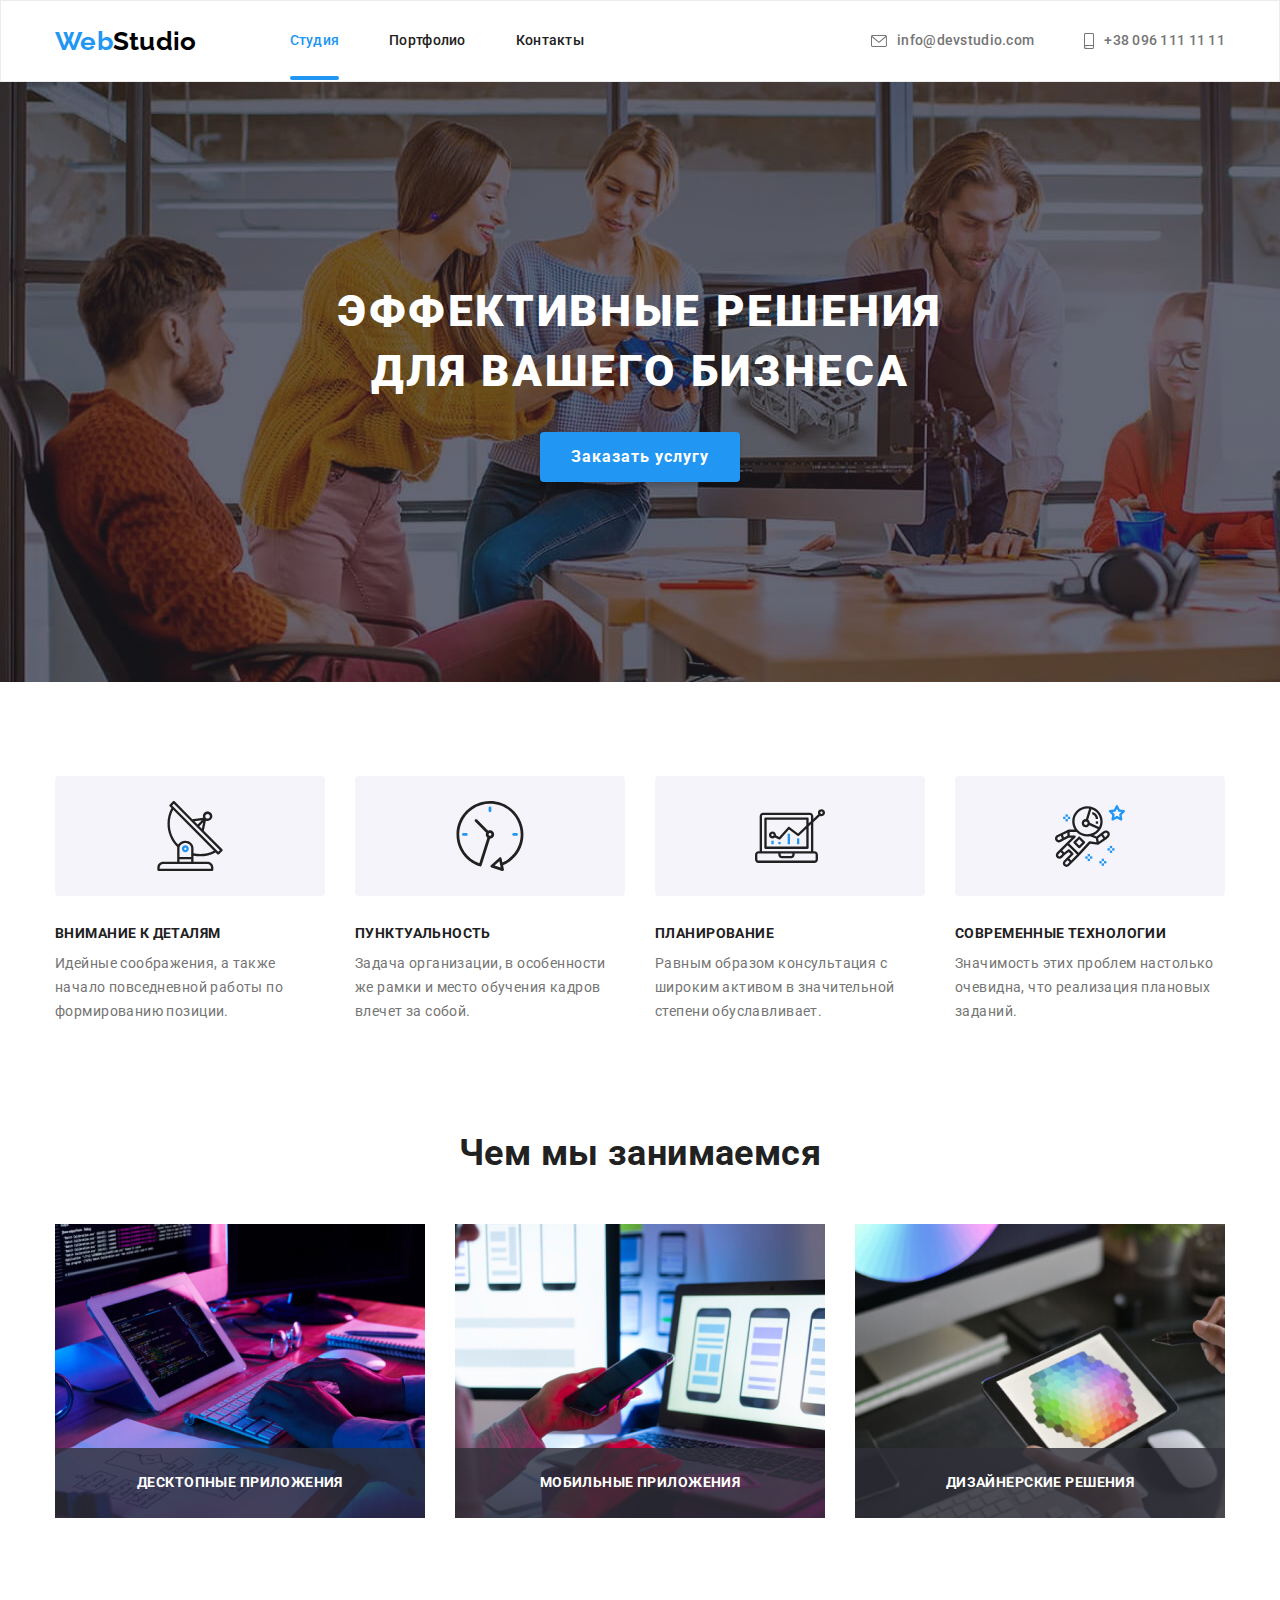
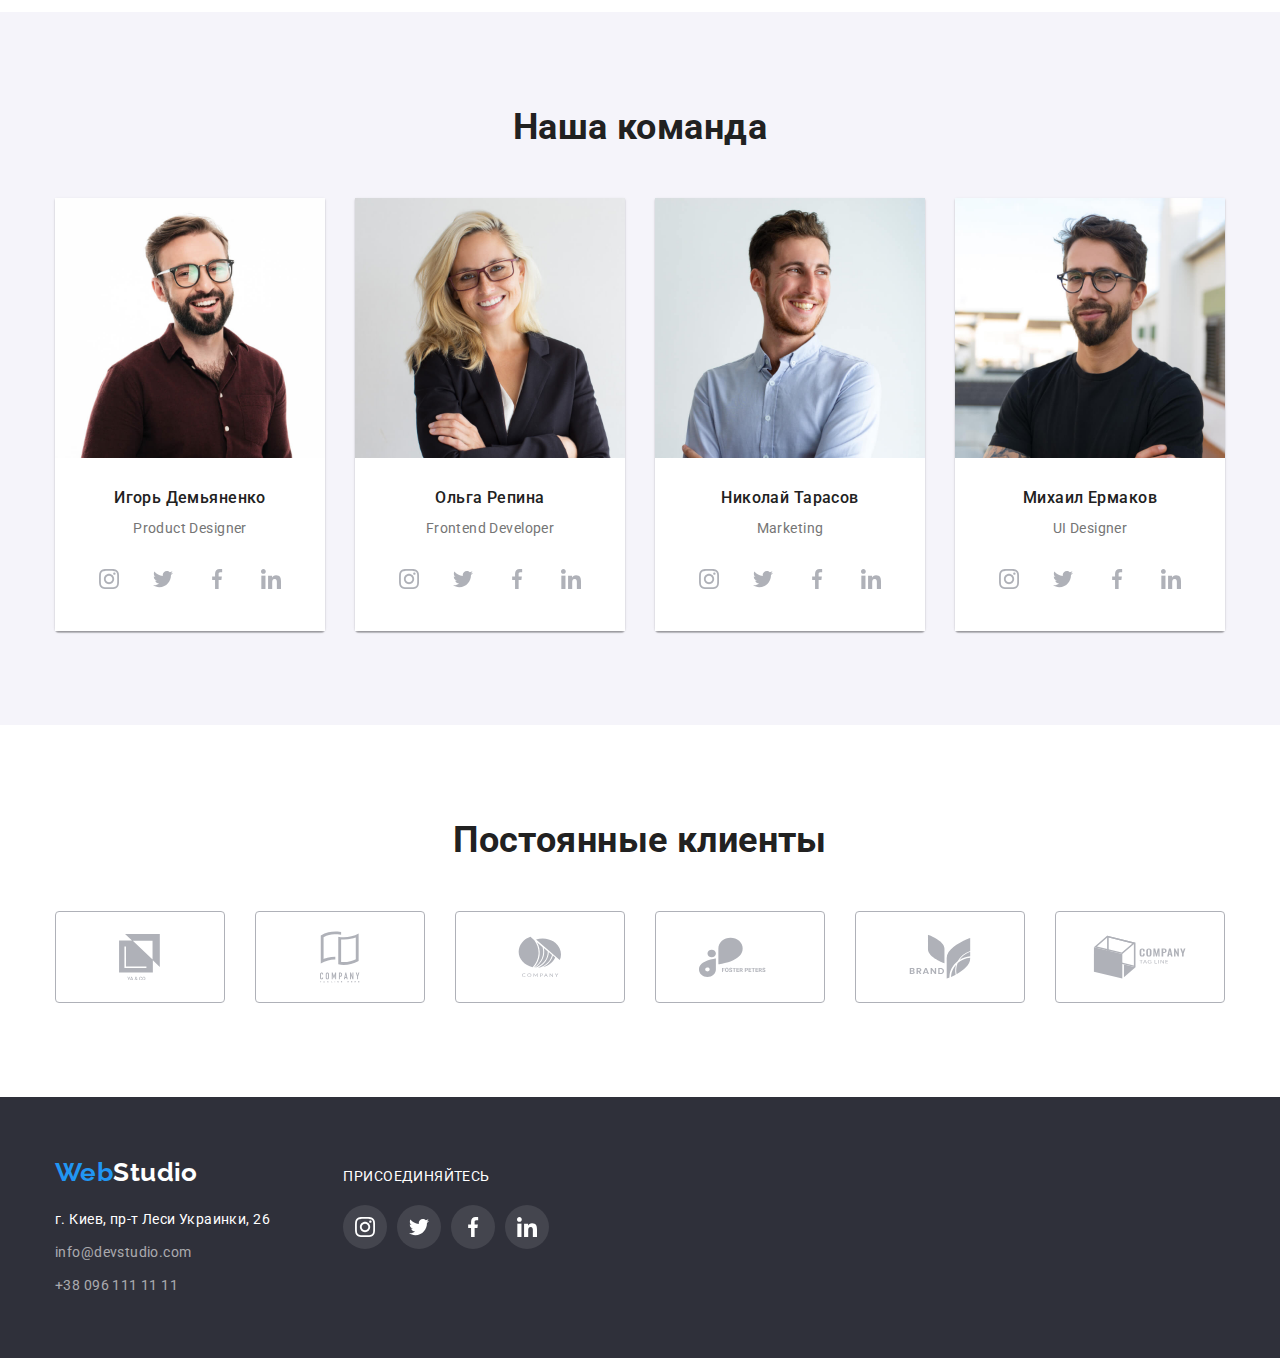
==== commit 59c57001: "Вносит правки по замечаниям ментора" ====
--- a/index.html
+++ b/index.html
@@ -128,39 +128,31 @@
                 <p class="team-text" lang="en">Product Designer</p>
                 <ul class="list team-icons-wrap">
                   <li>
-                    <a class="team-icon-link" href="">
-                      <div class="icon-circle team-icon-circle">
-                        <svg class="team-icon" width="20" height="20">
-                          <use href="./images/icons.svg#icon-instagram"></use>
-                        </svg>
-                      </div>
-                    </a>
-                  </li>
-                  <li>
-                    <a class="team-icon-link" href="">
-                      <div class="icon-circle team-icon-circle">
-                        <svg class="team-icon" width="20" height="20">
-                          <use href="./images/icons.svg#icon-twitter"></use>
-                        </svg>
-                      </div>
-                    </a>
-                  </li>
-                  <li>
-                    <a class="team-icon-link" href="">
-                      <div class="icon-circle team-icon-circle">
-                        <svg class="team-icon" width="20" height="20">
-                          <use href="./images/icons.svg#icon-facebook"></use>
-                        </svg>
-                      </div>
-                    </a>
-                  </li>
-                  <li>
-                    <a class="team-icon-link" href="">
-                      <div class="icon-circle team-icon-circle">
-                        <svg class="team-icon" width="20" height="20">
-                          <use href="./images/icons.svg#icon-linkedin"></use>
-                        </svg>
-                      </div>
+                    <a class="team-icon-link icon-link" href="">
+                      <svg class="team-icon" width="20" height="20">
+                        <use href="./images/icons.svg#icon-instagram"></use>
+                      </svg>
+                    </a>
+                  </li>
+                  <li>
+                    <a class="team-icon-link icon-link" href="">
+                      <svg class="team-icon" width="20" height="20">
+                        <use href="./images/icons.svg#icon-twitter"></use>
+                      </svg>
+                    </a>
+                  </li>
+                  <li>
+                    <a class="team-icon-link icon-link" href="">
+                      <svg class="team-icon" width="20" height="20">
+                        <use href="./images/icons.svg#icon-facebook"></use>
+                      </svg>
+                    </a>
+                  </li>
+                  <li>
+                    <a class="team-icon-link icon-link" href="">
+                      <svg class="team-icon" width="20" height="20">
+                        <use href="./images/icons.svg#icon-linkedin"></use>
+                      </svg>
                     </a>
                   </li>
                 </ul>
@@ -173,39 +165,31 @@
                 <p class="team-text" lang="en">Frontend Developer</p>
                 <ul class="list team-icons-wrap">
                   <li>
-                    <a class="team-icon-link" href="">
-                      <div class="icon-circle team-icon-circle">
-                        <svg class="team-icon" width="20" height="20">
-                          <use href="./images/icons.svg#icon-instagram"></use>
-                        </svg>
-                      </div>
-                    </a>
-                  </li>
-                  <li>
-                    <a class="team-icon-link" href="">
-                      <div class="icon-circle team-icon-circle">
-                        <svg class="team-icon" width="20" height="20">
-                          <use href="./images/icons.svg#icon-twitter"></use>
-                        </svg>
-                      </div>
-                    </a>
-                  </li>
-                  <li>
-                    <a class="team-icon-link" href="">
-                      <div class="icon-circle team-icon-circle">
-                        <svg class="team-icon" width="20" height="20">
-                          <use href="./images/icons.svg#icon-facebook"></use>
-                        </svg>
-                      </div>
-                    </a>
-                  </li>
-                  <li>
-                    <a class="team-icon-link" href="">
-                      <div class="icon-circle team-icon-circle">
-                        <svg class="team-icon" width="20" height="20">
-                          <use href="./images/icons.svg#icon-linkedin"></use>
-                        </svg>
-                      </div>
+                    <a class="team-icon-link icon-link" href="">
+                      <svg class="team-icon" width="20" height="20">
+                        <use href="./images/icons.svg#icon-instagram"></use>
+                      </svg>
+                    </a>
+                  </li>
+                  <li>
+                    <a class="team-icon-link icon-link" href="">
+                      <svg class="team-icon" width="20" height="20">
+                        <use href="./images/icons.svg#icon-twitter"></use>
+                      </svg>
+                    </a>
+                  </li>
+                  <li>
+                    <a class="team-icon-link icon-link" href="">
+                      <svg class="team-icon" width="20" height="20">
+                        <use href="./images/icons.svg#icon-facebook"></use>
+                      </svg>
+                    </a>
+                  </li>
+                  <li>
+                    <a class="team-icon-link icon-link" href="">
+                      <svg class="team-icon" width="20" height="20">
+                        <use href="./images/icons.svg#icon-linkedin"></use>
+                      </svg>
                     </a>
                   </li>
                 </ul>
@@ -218,39 +202,31 @@
                 <p class="team-text" lang="en">Marketing</p>
                 <ul class="list team-icons-wrap">
                   <li>
-                    <a class="team-icon-link" href="">
-                      <div class="icon-circle team-icon-circle">
-                        <svg class="team-icon" width="20" height="20">
-                          <use href="./images/icons.svg#icon-instagram"></use>
-                        </svg>
-                      </div>
-                    </a>
-                  </li>
-                  <li>
-                    <a class="team-icon-link" href="">
-                      <div class="icon-circle team-icon-circle">
-                        <svg class="team-icon" width="20" height="20">
-                          <use href="./images/icons.svg#icon-twitter"></use>
-                        </svg>
-                      </div>
-                    </a>
-                  </li>
-                  <li>
-                    <a class="team-icon-link" href="">
-                      <div class="icon-circle team-icon-circle">
-                        <svg class="team-icon" width="20" height="20">
-                          <use href="./images/icons.svg#icon-facebook"></use>
-                        </svg>
-                      </div>
-                    </a>
-                  </li>
-                  <li>
-                    <a class="team-icon-link" href="">
-                      <div class="icon-circle team-icon-circle">
-                        <svg class="team-icon" width="20" height="20">
-                          <use href="./images/icons.svg#icon-linkedin"></use>
-                        </svg>
-                      </div>
+                    <a class="team-icon-link icon-link" href="">
+                      <svg class="team-icon" width="20" height="20">
+                        <use href="./images/icons.svg#icon-instagram"></use>
+                      </svg>
+                    </a>
+                  </li>
+                  <li>
+                    <a class="team-icon-link icon-link" href="">
+                      <svg class="team-icon" width="20" height="20">
+                        <use href="./images/icons.svg#icon-twitter"></use>
+                      </svg>
+                    </a>
+                  </li>
+                  <li>
+                    <a class="team-icon-link icon-link" href="">
+                      <svg class="team-icon" width="20" height="20">
+                        <use href="./images/icons.svg#icon-facebook"></use>
+                      </svg>
+                    </a>
+                  </li>
+                  <li>
+                    <a class="team-icon-link icon-link" href="">
+                      <svg class="team-icon" width="20" height="20">
+                        <use href="./images/icons.svg#icon-linkedin"></use>
+                      </svg>
                     </a>
                   </li>
                 </ul>
@@ -263,39 +239,31 @@
                 <p class="team-text" lang="en">UI Designer</p>
                 <ul class="list team-icons-wrap">
                   <li>
-                    <a class="team-icon-link" href="">
-                      <div class="icon-circle team-icon-circle">
-                        <svg class="team-icon" width="20" height="20">
-                          <use href="./images/icons.svg#icon-instagram"></use>
-                        </svg>
-                      </div>
-                    </a>
-                  </li>
-                  <li>
-                    <a class="team-icon-link" href="">
-                      <div class="icon-circle team-icon-circle">
-                        <svg class="team-icon" width="20" height="20">
-                          <use href="./images/icons.svg#icon-twitter"></use>
-                        </svg>
-                      </div>
-                    </a>
-                  </li>
-                  <li>
-                    <a class="team-icon-link" href="">
-                      <div class="icon-circle team-icon-circle">
-                        <svg class="team-icon" width="20" height="20">
-                          <use href="./images/icons.svg#icon-facebook"></use>
-                        </svg>
-                      </div>
-                    </a>
-                  </li>
-                  <li>
-                    <a class="team-icon-link" href="">
-                      <div class="icon-circle team-icon-circle">
-                        <svg class="team-icon" width="20" height="20">
-                          <use href="./images/icons.svg#icon-linkedin"></use>
-                        </svg>
-                      </div>
+                    <a class="team-icon-link icon-link" href="">
+                      <svg class="team-icon" width="20" height="20">
+                        <use href="./images/icons.svg#icon-instagram"></use>
+                      </svg>
+                    </a>
+                  </li>
+                  <li>
+                    <a class="team-icon-link icon-link" href="">
+                      <svg class="team-icon" width="20" height="20">
+                        <use href="./images/icons.svg#icon-twitter"></use>
+                      </svg>
+                    </a>
+                  </li>
+                  <li>
+                    <a class="team-icon-link icon-link" href="">
+                      <svg class="team-icon" width="20" height="20">
+                        <use href="./images/icons.svg#icon-facebook"></use>
+                      </svg>
+                    </a>
+                  </li>
+                  <li>
+                    <a class="team-icon-link icon-link" href="">
+                      <svg class="team-icon" width="20" height="20">
+                        <use href="./images/icons.svg#icon-linkedin"></use>
+                      </svg>
                     </a>
                   </li>
                 </ul>
@@ -361,7 +329,6 @@
     <footer class="footer">
       <!-- контакты -->
       <div class="container">
-        <h2 class="visualy-hiden">Контакты</h2>
         <address class="adress">
           <a class="link logo" href="./index.html"><span>Web</span>Studio</a>
           <p class="footer-adress">г. Киев, пр-т Леси Украинки, 26</p>
@@ -372,42 +339,34 @@
         </address>
         <!-- Присоединяйтесь -->
         <div class="footer-join">
-          <h3 class="join-title">присоединяйтесь</h3>
+          <p class="join-appeal">присоединяйтесь</p>
           <ul class="list join-icons-wrap">
             <li class="join-icons-wrap-item">
-              <a class="join-icon-link" href="">
-                <div class="icon-circle join-icon-circle">
-                  <svg class="join-icon" width="20" height="20">
-                    <use href="./images/icons.svg#icon-instagram"></use>
-                  </svg>
-                </div>
+              <a class="join-icon-link icon-link" href="">
+                <svg class="join-icon" width="20" height="20">
+                  <use href="./images/icons.svg#icon-instagram"></use>
+                </svg>
               </a>
             </li>
             <li class="join-icons-wrap-item">
-              <a class="join-icon-link" href="">
-                <div class="icon-circle join-icon-circle">
-                  <svg class="join-icon" width="20" height="20">
-                    <use href="./images/icons.svg#icon-twitter"></use>
-                  </svg>
-                </div>
+              <a class="join-icon-link icon-link" href="">
+                <svg class="join-icon" width="20" height="20">
+                  <use href="./images/icons.svg#icon-twitter"></use>
+                </svg>
               </a>
             </li>
             <li class="join-icons-wrap-item">
-              <a class="join-icon-link" href="">
-                <div class="icon-circle join-icon-circle">
-                  <svg class="join-icon" width="20" height="20">
-                    <use href="./images/icons.svg#icon-facebook"></use>
-                  </svg>
-                </div>
+              <a class="join-icon-link icon-link" href="">
+                <svg class="join-icon" width="20" height="20">
+                  <use href="./images/icons.svg#icon-facebook"></use>
+                </svg>
               </a>
             </li>
             <li class="join-icons-wrap-item">
-              <a class="join-icon-link" href="">
-                <div class="icon-circle join-icon-circle">
-                  <svg class="join-icon" width="20" height="20">
-                    <use href="./images/icons.svg#icon-linkedin"></use>
-                  </svg>
-                </div>
+              <a class="join-icon-link icon-link" href="">
+                <svg class="join-icon" width="20" height="20">
+                  <use href="./images/icons.svg#icon-linkedin"></use>
+                </svg>
               </a>
             </li>
           </ul>
--- a/css/styles.css
+++ b/css/styles.css
@@ -416,7 +416,7 @@
   justify-content: space-between;
   margin-top: 16px;
 }
-.icon-circle {
+.icon-link {
   display: flex;
   justify-content: center;
   align-items: center;
@@ -424,23 +424,20 @@
   height: 44px;
   border-radius: 50%;
 }
-.team-icon-circle {
+.team-icon-link {
   background-color: var(--primary-bg-color);
-
-  transition: background-color var(--animation);
-}
-.team-icon-link:hover .team-icon-circle,
-.team-icon-link:focus .team-icon-circle {
+  fill: var(--team-icon-color);
+
+  transition: fill var(--animation), background-color var(--animation);
+}
+
+.team-icon-link:hover,
+.team-icon-link:focus {
   background-color: var(--secondary-color);
 }
 
-.team-icon {
-  fill: var(--team-icon-color);
-
-  transition: fill var(--animation);
-}
-.team-icon-link:hover .team-icon,
-.team-icon-link:focus .team-icon {
+.team-icon-link:hover,
+.team-icon-link:focus {
   fill: var(--primary-bg-color);
 }
 
@@ -527,7 +524,8 @@
   justify-content: start;
   margin-left: 70px;
 }
-.join-title {
+
+.join-appeal {
   margin-bottom: 20px;
   font-size: 14px;
   line-height: 1.14;
@@ -536,22 +534,22 @@
 
   color: #ffffff;
 }
+
 .join-icons-wrap {
   display: flex;
 }
-.join-icon-circle {
+.join-icon-link {
   background-color: var(--join-icon-circle-color);
+  fill: var(--primary-bg-color);
 
   transition: background-color var(--animation);
 }
-.join-icon {
-  fill: var(--primary-bg-color);
-}
+
 .join-icons-wrap-item:not(:last-child) {
   margin-right: 10px;
 }
-.join-icon-link:hover .join-icon-circle,
-.join-icon-link:focus .join-icon-circle {
+.join-icon-link:hover,
+.join-icon-link:focus {
   background-color: var(--secondary-color);
 }
 
@@ -646,10 +644,14 @@
   color: var(--primary-bg-color);
   background-color: var(--portfolio-overlay-bg);
 
+  opacity: 0;
+
   transform: translateY(100%);
   transition: transform var(--animation);
 }
-.portfolio-list-link:hover .portfolio-overlay-content {
+.portfolio-list-link:hover .portfolio-overlay-content,
+.portfolio-list-link:focus .portfolio-overlay-content {
+  opacity: 1;
   transform: translateY(0);
 }
 .portfolio-list-title {
